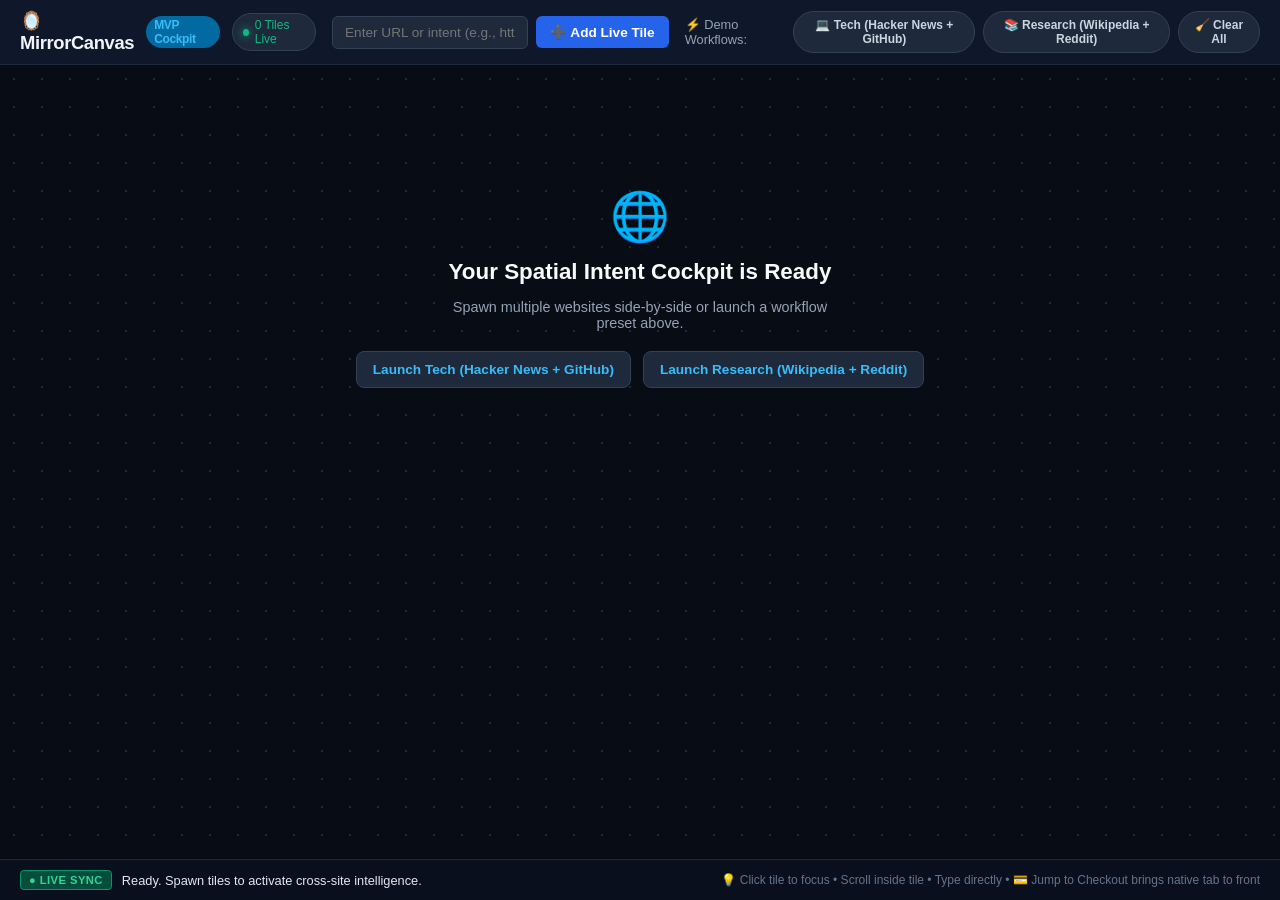
==== canvas.html @ 16ad3c79 "feat: MirrorCanvas Spatial Web Cockpit MVP" ====
<!DOCTYPE html>
<html lang="en">
<head>
  <meta charset="UTF-8">
  <title>MirrorCanvas - Spatial Web Cockpit</title>
  <link rel="stylesheet" href="canvas.css">
</head>
<body>
  <!-- TOP NAVIGATION & INTENT BAR -->
  <header class="top-bar">
    <div class="logo-area">
      <div class="logo">🪞 MirrorCanvas <span>MVP Cockpit</span></div>
      <div class="status-pill">
        <span class="status-dot"></span>
        <span id="activeCount">0 Tiles Live</span>
      </div>
    </div>

    <!-- OMNI INTENT & URL BAR -->
    <div class="url-bar">
      <input id="urlInput" type="text" placeholder="Enter URL or intent (e.g., https://pcpartpicker.com)..." />
      <button id="spawnBtn" class="primary-btn">➕ Add Live Tile</button>
    </div>

    <!-- PRESET INTENT CHIPS -->
    <div class="intent-presets">
      <span class="preset-label">⚡ Demo Workflows:</span>
      <button class="preset-chip" id="presetTech">💻 Tech (Hacker News + GitHub)</button>
      <button class="preset-chip" id="presetWiki">📚 Research (Wikipedia + Reddit)</button>
      <button class="preset-chip" id="presetClear">🧹 Clear All</button>
    </div>
  </header>

  <!-- SPATIAL MULTI-TILE VIEWPORT -->
  <main class="canvas-viewport" id="viewportStage">
    <div class="tiles-grid" id="tilesContainer">
      <!-- Live tiles will be spawned here dynamically -->
    </div>

    <!-- EMPTY STATE -->
    <div id="emptyState" class="empty-state">
      <div class="empty-icon">🌐</div>
      <h2>Your Spatial Intent Cockpit is Ready</h2>
      <p>Spawn multiple websites side-by-side or launch a workflow preset above.</p>
      <div class="empty-actions">
        <button class="action-btn" onclick="document.getElementById('presetTech').click()">Launch Tech (Hacker News + GitHub)</button>
        <button class="action-btn" onclick="document.getElementById('presetWiki').click()">Launch Research (Wikipedia + Reddit)</button>
      </div>
    </div>
  </main>

  <!-- CROSS-TILE SYNC & CONFLICT HUD BANNER -->
  <footer class="conflict-hud" id="conflictHud">
    <div class="hud-left">
      <span class="hud-badge green" id="hudBadge">● LIVE SYNC</span>
      <span class="hud-text" id="hudMessage">Ready. Spawn tiles to activate cross-site intelligence.</span>
    </div>
    <div class="hud-right">
      <span class="hud-meta">💡 Click tile to focus • Scroll inside tile • Type directly • 💳 Jump to Checkout brings native tab to front</span>
    </div>
  </footer>

  <script src="canvas.js"></script>
</body>
</html>
---- canvas.css ----
* { box-sizing: border-box; margin: 0; padding: 0; }
body {
  background: #080c14;
  color: #f1f5f9;
  font-family: -apple-system, BlinkMacSystemFont, "Segoe UI", Roboto, sans-serif;
  height: 100vh;
  display: flex;
  flex-direction: column;
  overflow: hidden;
  user-select: none;
}

/* TOP BAR */
.top-bar {
  background: #0f172a;
  border-bottom: 1px solid #1e293b;
  padding: 10px 20px;
  display: flex;
  align-items: center;
  justify-content: space-between;
  gap: 16px;
  z-index: 100;
  flex-shrink: 0;
}

.logo-area {
  display: flex;
  align-items: center;
  gap: 12px;
}

.logo {
  font-weight: 800;
  font-size: 1.15rem;
  letter-spacing: -0.02em;
  display: flex;
  align-items: center;
}
.logo span {
  font-size: 0.75rem;
  font-weight: 600;
  color: #38bdf8;
  background: #0369a1;
  padding: 2px 8px;
  border-radius: 9999px;
  margin-left: 8px;
}

.status-pill {
  display: flex;
  align-items: center;
  gap: 6px;
  background: #1e293b;
  border: 1px solid #334155;
  padding: 4px 10px;
  border-radius: 9999px;
  font-size: 0.75rem;
  color: #10b981;
}

.status-dot {
  width: 7px;
  height: 7px;
  border-radius: 50%;
  background: #10b981;
  box-shadow: 0 0 8px #10b981;
}

/* URL & OMNI BAR */
.url-bar {
  display: flex;
  align-items: center;
  gap: 8px;
  flex: 1;
  max-width: 460px;
}
.url-bar input {
  flex: 1;
  padding: 8px 12px;
  border-radius: 6px;
  border: 1px solid #334155;
  background: #1e293b;
  color: #f8fafc;
  font-size: 0.85rem;
}
.url-bar input:focus {
  outline: none;
  border-color: #38bdf8;
}

.primary-btn {
  background: #2563eb;
  color: white;
  border: none;
  padding: 8px 14px;
  border-radius: 6px;
  font-weight: 600;
  font-size: 0.85rem;
  cursor: pointer;
  transition: background 0.15s;
  white-space: nowrap;
}
.primary-btn:hover {
  background: #1d4ed8;
}

/* INTENT PRESET CHIPS */
.intent-presets {
  display: flex;
  align-items: center;
  gap: 8px;
}
.preset-label {
  font-size: 0.8rem;
  color: #94a3b8;
  font-weight: 500;
}
.preset-chip {
  background: #1e293b;
  color: #cbd5e1;
  border: 1px solid #334155;
  padding: 6px 12px;
  border-radius: 9999px;
  font-size: 0.75rem;
  font-weight: 600;
  cursor: pointer;
  transition: all 0.15s;
}
.preset-chip:hover {
  background: #334155;
  color: #fff;
  border-color: #64748b;
}

/* SPATIAL CANVAS STAGE */
.canvas-viewport {
  flex: 1;
  min-height: 0;
  position: relative;
  overflow: auto;
  background-image: radial-gradient(#1e293b 1.5px, transparent 1.5px);
  background-size: 28px 28px;
  padding: 24px;
  display: flex;
  justify-content: center;
  align-items: flex-start;
}

/* MULTI-TILE GRID CONTAINER */
.tiles-grid {
  display: flex;
  gap: 24px;
  align-items: stretch;
  justify-content: center;
  flex-wrap: nowrap;
  min-height: 100%;
}

/* INDIVIDUAL TILE CARD */
.tile-card {
  width: 412px;
  height: 860px;
  background: #131c2e;
  border-radius: 12px;
  border: 1px solid #27354a;
  box-shadow: 0 20px 40px -15px rgba(0,0,0,0.8);
  display: flex;
  flex-direction: column;
  overflow: hidden;
  flex-shrink: 0;
  transition: border-color 0.15s, box-shadow 0.15s;
}
.tile-card.focused {
  border-color: #38bdf8;
  box-shadow: 0 0 0 2px rgba(56, 189, 248, 0.3), 0 20px 40px -10px rgba(0,0,0,0.9);
}

.tile-header {
  padding: 8px 12px;
  background: #0a0f1d;
  border-bottom: 1px solid #1e293b;
  display: flex;
  align-items: center;
  justify-content: space-between;
  gap: 8px;
  font-size: 0.75rem;
  font-weight: 600;
  flex-shrink: 0;
}

.tile-title-group {
  display: flex;
  align-items: center;
  gap: 6px;
  overflow: hidden;
  text-overflow: ellipsis;
  white-space: nowrap;
  flex: 1;
}

.tile-actions {
  display: flex;
  align-items: center;
  gap: 6px;
}

.tile-btn {
  background: #1e293b;
  color: #94a3b8;
  border: 1px solid #334155;
  border-radius: 4px;
  padding: 3px 8px;
  font-size: 0.7rem;
  cursor: pointer;
  transition: all 0.15s;
}
.tile-btn:hover {
  background: #334155;
  color: #f8fafc;
}

.jump-btn {
  background: #065f46;
  color: #a7f3d0;
  border-color: #047857;
  font-weight: 600;
}
.jump-btn:hover {
  background: #047857;
  color: #fff;
}

.close-btn:hover {
  background: #7f1d1d;
  color: #fca5a5;
  border-color: #b91c1c;
}

/* CANVAS CONTAINER & CANVAS */
.canvas-container {
  position: relative;
  flex: 1;
  min-height: 0;
  background: #000;
}

.canvas-container canvas {
  width: 100%;
  height: 100%;
  display: block;
  cursor: default;
}
.canvas-container canvas:focus {
  outline: none;
}

.loader-overlay {
  position: absolute;
  inset: 0;
  background: rgba(10, 15, 29, 0.92);
  display: flex;
  flex-direction: column;
  align-items: center;
  justify-content: center;
  color: #94a3b8;
  font-size: 0.85rem;
  text-align: center;
  padding: 20px;
  gap: 10px;
}

.spinner {
  width: 24px;
  height: 24px;
  border: 3px solid #334155;
  border-top-color: #38bdf8;
  border-radius: 50%;
  animation: spin 0.8s linear infinite;
}

@keyframes spin {
  to { transform: rotate(360deg); }
}

/* EMPTY STATE */
.empty-state {
  display: flex;
  flex-direction: column;
  align-items: center;
  justify-content: center;
  margin-top: 100px;
  text-align: center;
  gap: 14px;
  color: #94a3b8;
}
.empty-icon {
  font-size: 3rem;
}
.empty-state h2 {
  color: #f8fafc;
  font-weight: 700;
  font-size: 1.4rem;
}
.empty-state p {
  font-size: 0.9rem;
  max-width: 400px;
}
.empty-actions {
  display: flex;
  gap: 12px;
  margin-top: 6px;
}
.action-btn {
  background: #1e293b;
  border: 1px solid #334155;
  color: #38bdf8;
  padding: 10px 16px;
  border-radius: 8px;
  font-weight: 600;
  font-size: 0.85rem;
  cursor: pointer;
  transition: all 0.15s;
}
.action-btn:hover {
  background: #334155;
  border-color: #38bdf8;
}

/* CONFLICT HUD FOOTER */
.conflict-hud {
  background: #0a0f1d;
  border-top: 1px solid #1e293b;
  padding: 10px 20px;
  display: flex;
  align-items: center;
  justify-content: space-between;
  gap: 16px;
  flex-shrink: 0;
  font-size: 0.8rem;
}
.hud-left {
  display: flex;
  align-items: center;
  gap: 10px;
}
.hud-badge {
  font-size: 0.7rem;
  font-weight: 700;
  padding: 3px 8px;
  border-radius: 4px;
  letter-spacing: 0.04em;
}
.hud-badge.green {
  background: #064e3b;
  color: #34d399;
  border: 1px solid #059669;
}
.hud-badge.yellow {
  background: #78350f;
  color: #fbbf24;
  border: 1px solid #d97706;
}
.hud-text {
  color: #e2e8f0;
  font-weight: 500;
}
.hud-right {
  color: #64748b;
  font-size: 0.75rem;
}
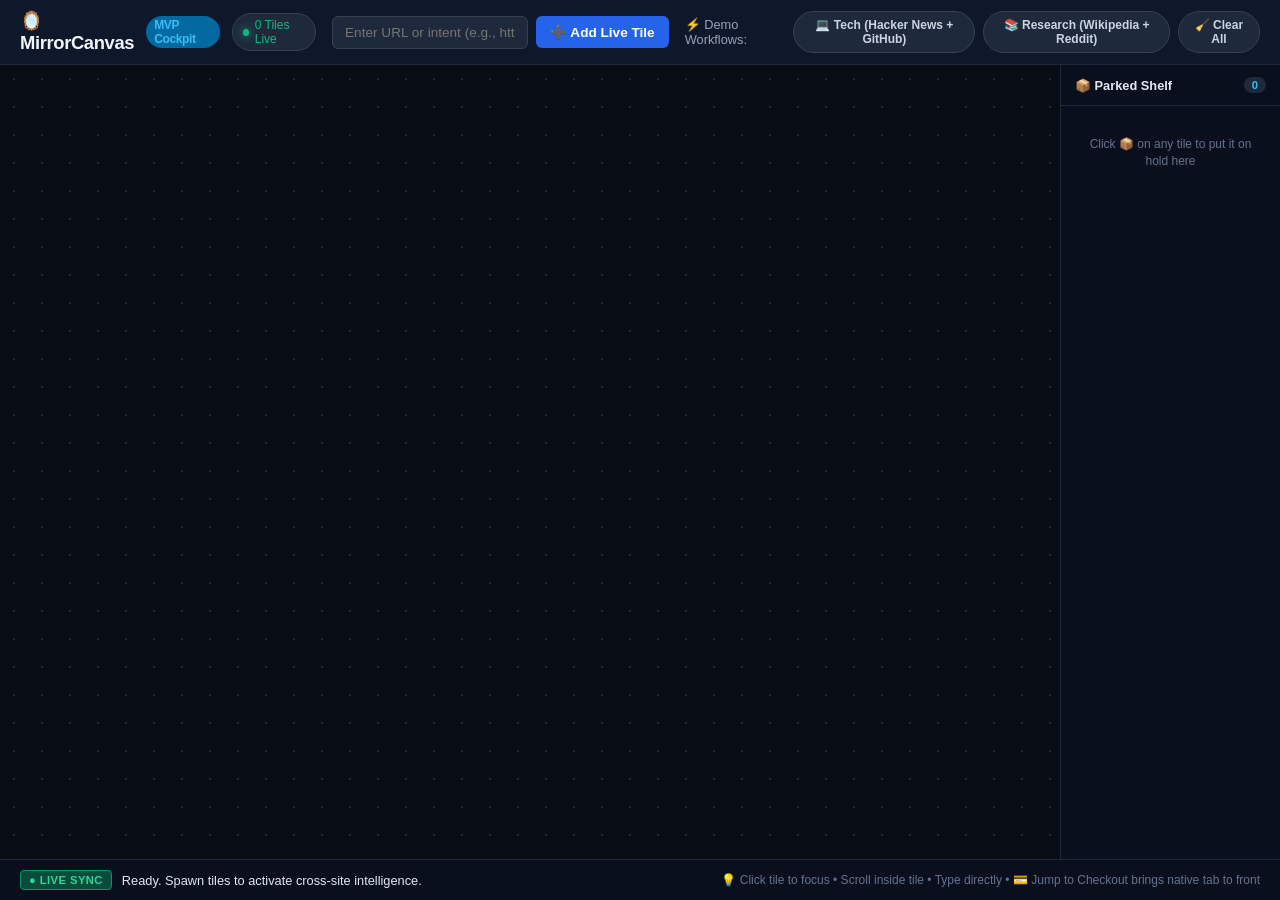
==== commit da1a4cf8: "feat(ui): add desktop mode, draggable windows, corner resize, and parking side-shelf" ====
--- a/canvas.html
+++ b/canvas.html
@@ -31,23 +31,36 @@
     </div>
   </header>
 
-  <!-- SPATIAL MULTI-TILE VIEWPORT -->
-  <main class="canvas-viewport" id="viewportStage">
-    <div class="tiles-grid" id="tilesContainer">
-      <!-- Live tiles will be spawned here dynamically -->
-    </div>
+  <!-- SPATIAL MULTI-TILE VIEWPORT WITH SIDE SHELF -->
+  <div class="workspace-layout">
+    <main class="canvas-viewport" id="viewportStage">
+      <div class="tiles-stage" id="tilesContainer">
+        <!-- Floating live tiles will be positioned here -->
+      </div>
 
-    <!-- EMPTY STATE -->
-    <div id="emptyState" class="empty-state">
-      <div class="empty-icon">🌐</div>
-      <h2>Your Spatial Intent Cockpit is Ready</h2>
-      <p>Spawn multiple websites side-by-side or launch a workflow preset above.</p>
-      <div class="empty-actions">
-        <button class="action-btn" onclick="document.getElementById('presetTech').click()">Launch Tech (Hacker News + GitHub)</button>
-        <button class="action-btn" onclick="document.getElementById('presetWiki').click()">Launch Research (Wikipedia + Reddit)</button>
+      <!-- EMPTY STATE -->
+      <div id="emptyState" class="empty-state">
+        <div class="empty-icon">🌐</div>
+        <h2>Your Spatial Intent Cockpit is Ready</h2>
+        <p>Spawn websites side-by-side, toggle between Mobile and Desktop, or launch a preset.</p>
+        <div class="empty-actions">
+          <button class="action-btn" onclick="document.getElementById('presetTech').click()">Launch Tech (Hacker News + GitHub)</button>
+          <button class="action-btn" onclick="document.getElementById('presetWiki').click()">Launch Research (Wikipedia + Reddit)</button>
+        </div>
       </div>
-    </div>
-  </main>
+    </main>
+
+    <!-- SIDE SHELF (PARKED TABS ON HOLD) -->
+    <aside class="side-shelf" id="sideShelf">
+      <div class="shelf-header">
+        <span class="shelf-title">📦 Parked Shelf</span>
+        <span class="shelf-count" id="shelfCount">0</span>
+      </div>
+      <div class="shelf-items" id="shelfItems">
+        <div class="shelf-empty">Click 📦 on any tile to put it on hold here</div>
+      </div>
+    </aside>
+  </div>
 
   <!-- CROSS-TILE SYNC & CONFLICT HUD BANNER -->
   <footer class="conflict-hud" id="conflictHud">
@@ -63,4 +76,3 @@
   <script src="canvas.js"></script>
 </body>
 </html>
-
--- a/canvas.css
+++ b/canvas.css
@@ -132,6 +132,15 @@
   border-color: #64748b;
 }
 
+/* WORKSPACE LAYOUT & SIDE SHELF */
+.workspace-layout {
+  flex: 1;
+  min-height: 0;
+  display: flex;
+  position: relative;
+  overflow: hidden;
+}
+
 /* SPATIAL CANVAS STAGE */
 .canvas-viewport {
   flex: 1;
@@ -141,22 +150,20 @@
   background-image: radial-gradient(#1e293b 1.5px, transparent 1.5px);
   background-size: 28px 28px;
   padding: 24px;
-  display: flex;
-  justify-content: center;
+}
+
+/* TILES STAGE (FREEFORM FLOATING CONTAINER) */
+.tiles-stage {
+  position: relative;
+  min-width: 100%;
+  min-height: 100%;
+  display: flex;
+  gap: 24px;
   align-items: flex-start;
-}
-
-/* MULTI-TILE GRID CONTAINER */
-.tiles-grid {
-  display: flex;
-  gap: 24px;
-  align-items: stretch;
-  justify-content: center;
-  flex-wrap: nowrap;
-  min-height: 100%;
-}
-
-/* INDIVIDUAL TILE CARD */
+  flex-wrap: wrap;
+}
+
+/* INDIVIDUAL FLOATING TILE CARD */
 .tile-card {
   width: 412px;
   height: 860px;
@@ -167,9 +174,16 @@
   display: flex;
   flex-direction: column;
   overflow: hidden;
-  flex-shrink: 0;
-  transition: border-color 0.15s, box-shadow 0.15s;
-}
+  position: relative;
+  transition: border-color 0.15s, box-shadow 0.15s, width 0.2s, height 0.2s;
+  user-select: none;
+}
+
+.tile-card.desktop-mode {
+  width: 820px;
+  height: 720px;
+}
+
 .tile-card.focused {
   border-color: #38bdf8;
   box-shadow: 0 0 0 2px rgba(56, 189, 248, 0.3), 0 20px 40px -10px rgba(0,0,0,0.9);
@@ -186,6 +200,10 @@
   font-size: 0.75rem;
   font-weight: 600;
   flex-shrink: 0;
+  cursor: grab;
+}
+.tile-header:active {
+  cursor: grabbing;
 }
 
 .tile-title-group {
@@ -201,7 +219,7 @@
 .tile-actions {
   display: flex;
   align-items: center;
-  gap: 6px;
+  gap: 5px;
 }
 
 .tile-btn {
@@ -209,14 +227,36 @@
   color: #94a3b8;
   border: 1px solid #334155;
   border-radius: 4px;
-  padding: 3px 8px;
+  padding: 3px 7px;
   font-size: 0.7rem;
   cursor: pointer;
   transition: all 0.15s;
+  white-space: nowrap;
 }
 .tile-btn:hover {
   background: #334155;
   color: #f8fafc;
+}
+
+.mode-btn {
+  background: #0e3b5e;
+  color: #7dd3fc;
+  border-color: #0284c7;
+  font-weight: 600;
+}
+.mode-btn:hover {
+  background: #0284c7;
+  color: #fff;
+}
+
+.park-btn {
+  background: #3b2808;
+  color: #fde047;
+  border-color: #ca8a04;
+}
+.park-btn:hover {
+  background: #ca8a04;
+  color: #000;
 }
 
 .jump-btn {
@@ -234,6 +274,98 @@
   background: #7f1d1d;
   color: #fca5a5;
   border-color: #b91c1c;
+}
+
+/* SIDE SHELF (PARKING DOCK) */
+.side-shelf {
+  width: 220px;
+  background: #0a0f1d;
+  border-left: 1px solid #1e293b;
+  display: flex;
+  flex-direction: column;
+  flex-shrink: 0;
+  z-index: 50;
+}
+.shelf-header {
+  padding: 12px 14px;
+  border-bottom: 1px solid #1e293b;
+  display: flex;
+  align-items: center;
+  justify-content: space-between;
+  font-size: 0.8rem;
+  font-weight: 700;
+  color: #e2e8f0;
+}
+.shelf-count {
+  background: #1e293b;
+  color: #38bdf8;
+  padding: 2px 8px;
+  border-radius: 9999px;
+  font-size: 0.7rem;
+  font-weight: 700;
+}
+.shelf-items {
+  flex: 1;
+  overflow-y: auto;
+  padding: 10px;
+  display: flex;
+  flex-direction: column;
+  gap: 8px;
+}
+.shelf-empty {
+  font-size: 0.75rem;
+  color: #64748b;
+  text-align: center;
+  padding: 20px 10px;
+  line-height: 1.4;
+}
+.shelf-card {
+  background: #131c2e;
+  border: 1px solid #27354a;
+  border-radius: 8px;
+  padding: 10px;
+  display: flex;
+  flex-direction: column;
+  gap: 6px;
+  cursor: pointer;
+  transition: all 0.15s;
+}
+.shelf-card:hover {
+  border-color: #38bdf8;
+  background: #1e293b;
+  transform: translateX(-2px);
+}
+.shelf-card-title {
+  font-size: 0.75rem;
+  font-weight: 600;
+  color: #f8fafc;
+  overflow: hidden;
+  text-overflow: ellipsis;
+  white-space: nowrap;
+}
+.shelf-card-meta {
+  display: flex;
+  justify-content: space-between;
+  align-items: center;
+  font-size: 0.65rem;
+  color: #94a3b8;
+}
+.shelf-restore-badge {
+  color: #34d399;
+  font-weight: 600;
+}
+
+/* RESIZE HANDLE FOR WINDOWS */
+.resize-handle {
+  position: absolute;
+  right: 0;
+  bottom: 0;
+  width: 16px;
+  height: 16px;
+  cursor: nwse-resize;
+  z-index: 10;
+  background: linear-gradient(135deg, transparent 50%, #64748b 50%);
+  border-bottom-right-radius: 10px;
 }
 
 /* CANVAS CONTAINER & CANVAS */
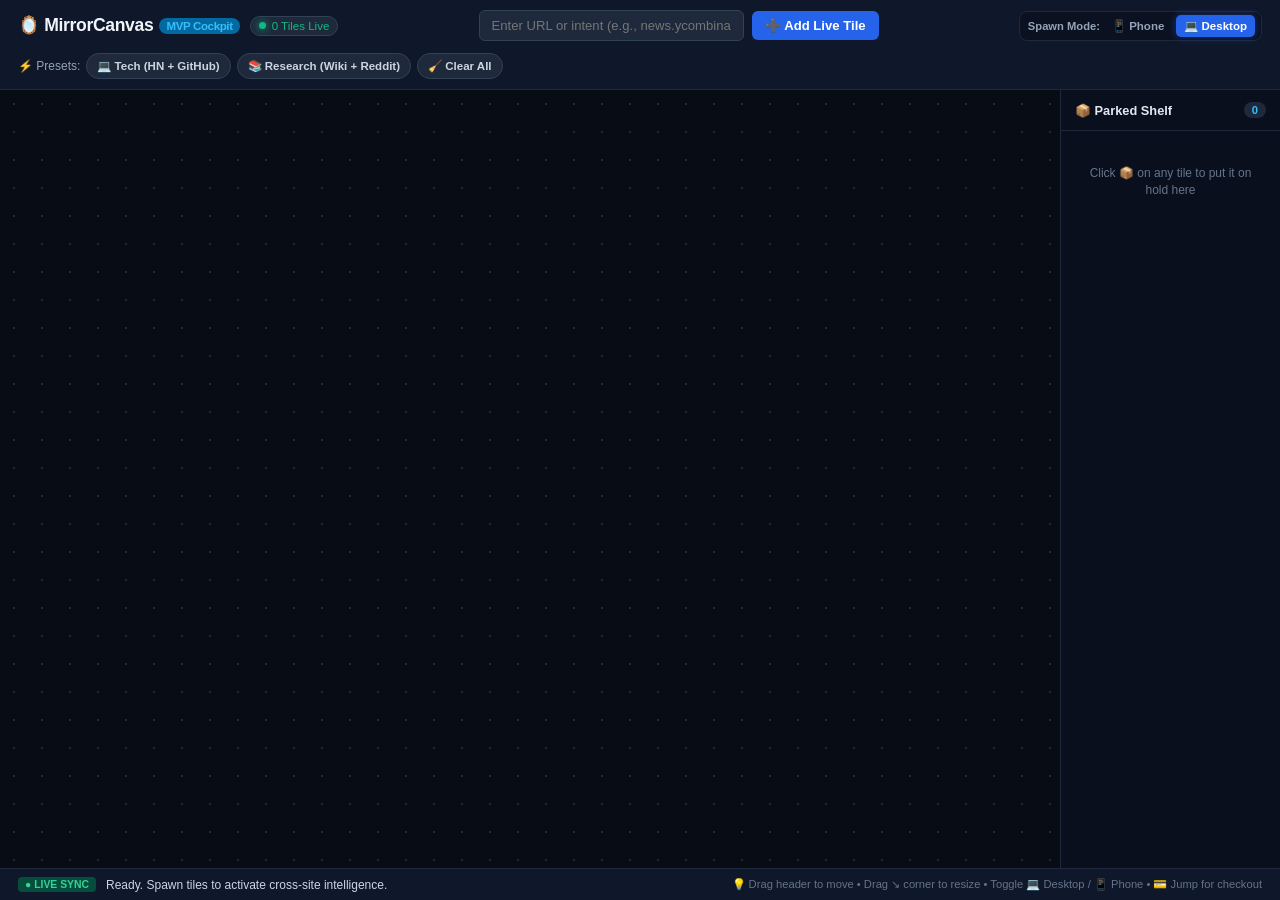
==== commit 04a80ab7: "feat(ui): add prominent 2-tier window headers with view toggle and size chips, glowing resize handle" ====
--- a/canvas.html
+++ b/canvas.html
@@ -18,15 +18,22 @@
 
     <!-- OMNI INTENT & URL BAR -->
     <div class="url-bar">
-      <input id="urlInput" type="text" placeholder="Enter URL or intent (e.g., https://pcpartpicker.com)..." />
+      <input id="urlInput" type="text" placeholder="Enter URL or intent (e.g., news.ycombinator.com)..." />
       <button id="spawnBtn" class="primary-btn">➕ Add Live Tile</button>
+    </div>
+
+    <!-- GLOBAL DEFAULT VIEW SELECTOR -->
+    <div class="global-view-selector" title="Choose default view mode for new tiles">
+      <span class="selector-label">Spawn Mode:</span>
+      <button class="view-chip" id="globalMobileBtn" title="Spawn in phone view">📱 Phone</button>
+      <button class="view-chip active" id="globalDesktopBtn" title="Spawn in widescreen desktop view">💻 Desktop</button>
     </div>
 
     <!-- PRESET INTENT CHIPS -->
     <div class="intent-presets">
-      <span class="preset-label">⚡ Demo Workflows:</span>
-      <button class="preset-chip" id="presetTech">💻 Tech (Hacker News + GitHub)</button>
-      <button class="preset-chip" id="presetWiki">📚 Research (Wikipedia + Reddit)</button>
+      <span class="preset-label">⚡ Presets:</span>
+      <button class="preset-chip" id="presetTech">💻 Tech (HN + GitHub)</button>
+      <button class="preset-chip" id="presetWiki">📚 Research (Wiki + Reddit)</button>
       <button class="preset-chip" id="presetClear">🧹 Clear All</button>
     </div>
   </header>
@@ -42,10 +49,15 @@
       <div id="emptyState" class="empty-state">
         <div class="empty-icon">🌐</div>
         <h2>Your Spatial Intent Cockpit is Ready</h2>
-        <p>Spawn websites side-by-side, toggle between Mobile and Desktop, or launch a preset.</p>
+        <p>Spawn websites side-by-side with full <b>💻 Desktop</b> and <b>📱 Phone</b> viewports, freeform draggable windows, corner resizing, and a side parking shelf.</p>
+        <div class="empty-features">
+          <div class="feature-tag">💻 <b>Desktop / Phone Toggle:</b> Instant 1-click mode switch on every window</div>
+          <div class="feature-tag">⤢ <b>Corner Resize & Presets:</b> Click 📱 412, 💻 820, 🖥️ 1024 or drag the ↘ corner</div>
+          <div class="feature-tag">📦 <b>Parked Shelf:</b> Put background tabs on hold to unclutter your stage</div>
+        </div>
         <div class="empty-actions">
-          <button class="action-btn" onclick="document.getElementById('presetTech').click()">Launch Tech (Hacker News + GitHub)</button>
-          <button class="action-btn" onclick="document.getElementById('presetWiki').click()">Launch Research (Wikipedia + Reddit)</button>
+          <button class="action-btn" id="emptyTechBtn">Launch Tech (Hacker News + GitHub)</button>
+          <button class="action-btn" id="emptyWikiBtn">Launch Research (Wikipedia + Reddit)</button>
         </div>
       </div>
     </main>
@@ -69,7 +81,7 @@
       <span class="hud-text" id="hudMessage">Ready. Spawn tiles to activate cross-site intelligence.</span>
     </div>
     <div class="hud-right">
-      <span class="hud-meta">💡 Click tile to focus • Scroll inside tile • Type directly • 💳 Jump to Checkout brings native tab to front</span>
+      <span class="hud-meta">💡 Drag header to move • Drag ↘ corner to resize • Toggle 💻 Desktop / 📱 Phone • 💳 Jump for checkout</span>
     </div>
   </footer>
 
--- a/canvas.css
+++ b/canvas.css
@@ -14,36 +14,37 @@
 .top-bar {
   background: #0f172a;
   border-bottom: 1px solid #1e293b;
-  padding: 10px 20px;
+  padding: 10px 18px;
   display: flex;
   align-items: center;
   justify-content: space-between;
-  gap: 16px;
+  gap: 12px;
   z-index: 100;
   flex-shrink: 0;
+  flex-wrap: wrap;
 }
 
 .logo-area {
   display: flex;
   align-items: center;
-  gap: 12px;
+  gap: 10px;
 }
 
 .logo {
   font-weight: 800;
-  font-size: 1.15rem;
+  font-size: 1.1rem;
   letter-spacing: -0.02em;
   display: flex;
   align-items: center;
 }
 .logo span {
-  font-size: 0.75rem;
+  font-size: 0.72rem;
   font-weight: 600;
   color: #38bdf8;
   background: #0369a1;
-  padding: 2px 8px;
+  padding: 2px 7px;
   border-radius: 9999px;
-  margin-left: 8px;
+  margin-left: 6px;
 }
 
 .status-pill {
@@ -52,9 +53,9 @@
   gap: 6px;
   background: #1e293b;
   border: 1px solid #334155;
-  padding: 4px 10px;
+  padding: 3px 8px;
   border-radius: 9999px;
-  font-size: 0.75rem;
+  font-size: 0.72rem;
   color: #10b981;
 }
 
@@ -72,16 +73,16 @@
   align-items: center;
   gap: 8px;
   flex: 1;
-  max-width: 460px;
+  max-width: 400px;
 }
 .url-bar input {
   flex: 1;
-  padding: 8px 12px;
+  padding: 7px 12px;
   border-radius: 6px;
   border: 1px solid #334155;
   background: #1e293b;
   color: #f8fafc;
-  font-size: 0.85rem;
+  font-size: 0.82rem;
 }
 .url-bar input:focus {
   outline: none;
@@ -92,10 +93,10 @@
   background: #2563eb;
   color: white;
   border: none;
-  padding: 8px 14px;
+  padding: 7px 13px;
   border-radius: 6px;
   font-weight: 600;
-  font-size: 0.85rem;
+  font-size: 0.82rem;
   cursor: pointer;
   transition: background 0.15s;
   white-space: nowrap;
@@ -104,14 +105,50 @@
   background: #1d4ed8;
 }
 
+/* GLOBAL DEFAULT VIEW SELECTOR */
+.global-view-selector {
+  display: flex;
+  align-items: center;
+  gap: 4px;
+  background: #0b1120;
+  padding: 3px 6px;
+  border-radius: 8px;
+  border: 1px solid #1e293b;
+}
+.selector-label {
+  font-size: 0.7rem;
+  color: #94a3b8;
+  font-weight: 600;
+  padding-left: 2px;
+}
+.view-chip {
+  background: transparent;
+  color: #94a3b8;
+  border: none;
+  padding: 4px 8px;
+  border-radius: 5px;
+  font-size: 0.72rem;
+  font-weight: 600;
+  cursor: pointer;
+  transition: all 0.15s;
+}
+.view-chip:hover {
+  color: #f8fafc;
+}
+.view-chip.active {
+  background: #2563eb;
+  color: #fff;
+  box-shadow: 0 0 8px rgba(37, 99, 235, 0.4);
+}
+
 /* INTENT PRESET CHIPS */
 .intent-presets {
   display: flex;
   align-items: center;
-  gap: 8px;
+  gap: 6px;
 }
 .preset-label {
-  font-size: 0.8rem;
+  font-size: 0.75rem;
   color: #94a3b8;
   font-weight: 500;
 }
@@ -119,9 +156,9 @@
   background: #1e293b;
   color: #cbd5e1;
   border: 1px solid #334155;
-  padding: 6px 12px;
+  padding: 5px 10px;
   border-radius: 9999px;
-  font-size: 0.75rem;
+  font-size: 0.72rem;
   font-weight: 600;
   cursor: pointer;
   transition: all 0.15s;
@@ -149,7 +186,7 @@
   overflow: auto;
   background-image: radial-gradient(#1e293b 1.5px, transparent 1.5px);
   background-size: 28px 28px;
-  padding: 24px;
+  padding: 20px;
 }
 
 /* TILES STAGE (FREEFORM FLOATING CONTAINER) */
@@ -158,52 +195,59 @@
   min-width: 100%;
   min-height: 100%;
   display: flex;
-  gap: 24px;
+  gap: 20px;
   align-items: flex-start;
   flex-wrap: wrap;
 }
 
 /* INDIVIDUAL FLOATING TILE CARD */
 .tile-card {
-  width: 412px;
-  height: 860px;
+  width: 440px;
+  height: 674px;
   background: #131c2e;
   border-radius: 12px;
   border: 1px solid #27354a;
-  box-shadow: 0 20px 40px -15px rgba(0,0,0,0.8);
+  box-shadow: 0 16px 36px -12px rgba(0,0,0,0.8);
   display: flex;
   flex-direction: column;
   overflow: hidden;
   position: relative;
-  transition: border-color 0.15s, box-shadow 0.15s, width 0.2s, height 0.2s;
+  transition: border-color 0.15s, box-shadow 0.15s, width 0.18s, height 0.18s;
   user-select: none;
 }
 
 .tile-card.desktop-mode {
   width: 820px;
-  height: 720px;
+  height: 674px;
 }
 
 .tile-card.focused {
   border-color: #38bdf8;
-  box-shadow: 0 0 0 2px rgba(56, 189, 248, 0.3), 0 20px 40px -10px rgba(0,0,0,0.9);
-}
-
+  box-shadow: 0 0 0 2px rgba(56, 189, 248, 0.35), 0 20px 40px -10px rgba(0,0,0,0.9);
+}
+
+/* TILE HEADER WITH TWO-TIER CONTROLS */
 .tile-header {
-  padding: 8px 12px;
+  padding: 7px 10px;
   background: #0a0f1d;
   border-bottom: 1px solid #1e293b;
   display: flex;
+  flex-direction: column;
+  gap: 5px;
+  font-size: 0.75rem;
+  font-weight: 600;
+  flex-shrink: 0;
+  cursor: grab;
+}
+.tile-header:active {
+  cursor: grabbing;
+}
+
+.tile-header-top {
+  display: flex;
   align-items: center;
   justify-content: space-between;
   gap: 8px;
-  font-size: 0.75rem;
-  font-weight: 600;
-  flex-shrink: 0;
-  cursor: grab;
-}
-.tile-header:active {
-  cursor: grabbing;
 }
 
 .tile-title-group {
@@ -214,12 +258,59 @@
   text-overflow: ellipsis;
   white-space: nowrap;
   flex: 1;
-}
-
-.tile-actions {
+  min-width: 0;
+}
+
+.tile-top-actions {
+  display: flex;
+  align-items: center;
+  gap: 4px;
+  flex-shrink: 0;
+}
+
+.tile-toolbar {
+  display: flex;
+  align-items: center;
+  justify-content: space-between;
+  gap: 6px;
+  padding-top: 4px;
+  border-top: 1px solid #172338;
+}
+
+.toolbar-left, .toolbar-right {
   display: flex;
   align-items: center;
   gap: 5px;
+}
+
+.toolbar-label {
+  font-size: 0.65rem;
+  color: #64748b;
+  font-weight: 700;
+  letter-spacing: 0.4px;
+}
+
+.size-presets {
+  display: flex;
+  align-items: center;
+  gap: 3px;
+}
+
+.size-chip {
+  background: #1e293b;
+  color: #94a3b8;
+  border: 1px solid #334155;
+  border-radius: 4px;
+  padding: 2px 6px;
+  font-size: 0.68rem;
+  cursor: pointer;
+  font-weight: 600;
+  transition: all 0.15s;
+}
+.size-chip:hover, .size-chip.active {
+  background: #334155;
+  color: #38bdf8;
+  border-color: #38bdf8;
 }
 
 .tile-btn {
@@ -241,12 +332,18 @@
 .mode-btn {
   background: #0e3b5e;
   color: #7dd3fc;
-  border-color: #0284c7;
-  font-weight: 600;
+  border: 1px solid #0284c7;
+  font-weight: 700;
+  padding: 3px 8px;
 }
 .mode-btn:hover {
   background: #0284c7;
   color: #fff;
+}
+.mode-btn.active-desktop {
+  background: #1e3a8a;
+  color: #93c5fd;
+  border-color: #3b82f6;
 }
 
 .park-btn {
@@ -316,37 +413,37 @@
   font-size: 0.75rem;
   color: #64748b;
   text-align: center;
-  padding: 20px 10px;
+  padding: 24px 8px;
   line-height: 1.4;
 }
 .shelf-card {
   background: #131c2e;
   border: 1px solid #27354a;
   border-radius: 8px;
-  padding: 10px;
-  display: flex;
-  flex-direction: column;
-  gap: 6px;
+  padding: 8px 10px;
   cursor: pointer;
+  display: flex;
+  flex-direction: column;
+  gap: 4px;
   transition: all 0.15s;
 }
 .shelf-card:hover {
   border-color: #38bdf8;
-  background: #1e293b;
-  transform: translateX(-2px);
+  background: #1a263d;
+  transform: translateY(-1px);
 }
 .shelf-card-title {
   font-size: 0.75rem;
   font-weight: 600;
-  color: #f8fafc;
+  color: #f1f5f9;
+  white-space: nowrap;
   overflow: hidden;
   text-overflow: ellipsis;
-  white-space: nowrap;
 }
 .shelf-card-meta {
   display: flex;
+  align-items: center;
   justify-content: space-between;
-  align-items: center;
   font-size: 0.65rem;
   color: #94a3b8;
 }
@@ -355,17 +452,35 @@
   font-weight: 600;
 }
 
-/* RESIZE HANDLE FOR WINDOWS */
+/* PROMINENT RESIZE HANDLE FOR WINDOWS */
 .resize-handle {
   position: absolute;
   right: 0;
   bottom: 0;
-  width: 16px;
-  height: 16px;
+  width: 26px;
+  height: 26px;
   cursor: nwse-resize;
-  z-index: 10;
-  background: linear-gradient(135deg, transparent 50%, #64748b 50%);
-  border-bottom-right-radius: 10px;
+  z-index: 20;
+  background: linear-gradient(135deg, transparent 40%, rgba(56, 189, 248, 0.4) 40%, rgba(56, 189, 248, 0.9) 100%);
+  border-bottom-right-radius: 11px;
+  display: flex;
+  align-items: flex-end;
+  justify-content: flex-end;
+  padding: 2px 3px;
+  box-shadow: 0 0 10px rgba(56, 189, 248, 0.4);
+  transition: background 0.15s, transform 0.15s;
+}
+.resize-handle::after {
+  content: "⤢";
+  font-size: 13px;
+  color: #ffffff;
+  font-weight: 900;
+  line-height: 1;
+  pointer-events: none;
+}
+.resize-handle:hover {
+  background: linear-gradient(135deg, transparent 30%, rgba(56, 189, 248, 0.7) 30%, #38bdf8 100%);
+  transform: scale(1.15);
 }
 
 /* CANVAS CONTAINER & CANVAS */
@@ -386,30 +501,31 @@
   outline: none;
 }
 
+/* SPINNER & LOADER OVERLAY */
 .loader-overlay {
   position: absolute;
-  inset: 0;
-  background: rgba(10, 15, 29, 0.92);
+  top: 0;
+  left: 0;
+  width: 100%;
+  height: 100%;
+  background: rgba(8, 12, 20, 0.85);
   display: flex;
   flex-direction: column;
   align-items: center;
   justify-content: center;
-  color: #94a3b8;
-  font-size: 0.85rem;
-  text-align: center;
-  padding: 20px;
-  gap: 10px;
-}
-
+  gap: 12px;
+  z-index: 5;
+  color: #94a3b8;
+  font-size: 0.8rem;
+}
 .spinner {
-  width: 24px;
-  height: 24px;
-  border: 3px solid #334155;
+  width: 28px;
+  height: 28px;
+  border: 3px solid #1e293b;
   border-top-color: #38bdf8;
   border-radius: 50%;
   animation: spin 0.8s linear infinite;
 }
-
 @keyframes spin {
   to { transform: rotate(360deg); }
 }
@@ -420,7 +536,7 @@
   flex-direction: column;
   align-items: center;
   justify-content: center;
-  margin-top: 100px;
+  margin-top: 60px;
   text-align: center;
   gap: 14px;
   color: #94a3b8;
@@ -435,18 +551,38 @@
 }
 .empty-state p {
   font-size: 0.9rem;
-  max-width: 400px;
+  max-width: 520px;
+  line-height: 1.5;
+}
+.empty-features {
+  display: flex;
+  gap: 10px;
+  margin-top: 6px;
+  flex-wrap: wrap;
+  justify-content: center;
+  max-width: 640px;
+}
+.feature-tag {
+  background: #131c2e;
+  border: 1px solid #27354a;
+  padding: 6px 12px;
+  border-radius: 8px;
+  font-size: 0.75rem;
+  color: #cbd5e1;
+}
+.feature-tag b {
+  color: #38bdf8;
 }
 .empty-actions {
   display: flex;
   gap: 12px;
-  margin-top: 6px;
+  margin-top: 10px;
 }
 .action-btn {
   background: #1e293b;
+  color: #f8fafc;
   border: 1px solid #334155;
-  color: #38bdf8;
-  padding: 10px 16px;
+  padding: 10px 18px;
   border-radius: 8px;
   font-weight: 600;
   font-size: 0.85rem;
@@ -454,21 +590,21 @@
   transition: all 0.15s;
 }
 .action-btn:hover {
-  background: #334155;
-  border-color: #38bdf8;
-}
-
-/* CONFLICT HUD FOOTER */
+  background: #2563eb;
+  border-color: #2563eb;
+}
+
+/* CONFLICT HUD */
 .conflict-hud {
-  background: #0a0f1d;
+  background: #0f172a;
   border-top: 1px solid #1e293b;
-  padding: 10px 20px;
+  padding: 8px 18px;
   display: flex;
   align-items: center;
   justify-content: space-between;
-  gap: 16px;
+  font-size: 0.75rem;
+  z-index: 100;
   flex-shrink: 0;
-  font-size: 0.8rem;
 }
 .hud-left {
   display: flex;
@@ -476,28 +612,27 @@
   gap: 10px;
 }
 .hud-badge {
-  font-size: 0.7rem;
   font-weight: 700;
-  padding: 3px 8px;
+  padding: 2px 7px;
   border-radius: 4px;
-  letter-spacing: 0.04em;
+  font-size: 0.65rem;
 }
 .hud-badge.green {
   background: #064e3b;
   color: #34d399;
-  border: 1px solid #059669;
 }
 .hud-badge.yellow {
   background: #78350f;
-  color: #fbbf24;
-  border: 1px solid #d97706;
+  color: #fde047;
+}
+.hud-badge.red {
+  background: #7f1d1d;
+  color: #f87171;
 }
 .hud-text {
-  color: #e2e8f0;
-  font-weight: 500;
+  color: #cbd5e1;
 }
 .hud-right {
   color: #64748b;
-  font-size: 0.75rem;
-}
-
+  font-size: 0.7rem;
+}
